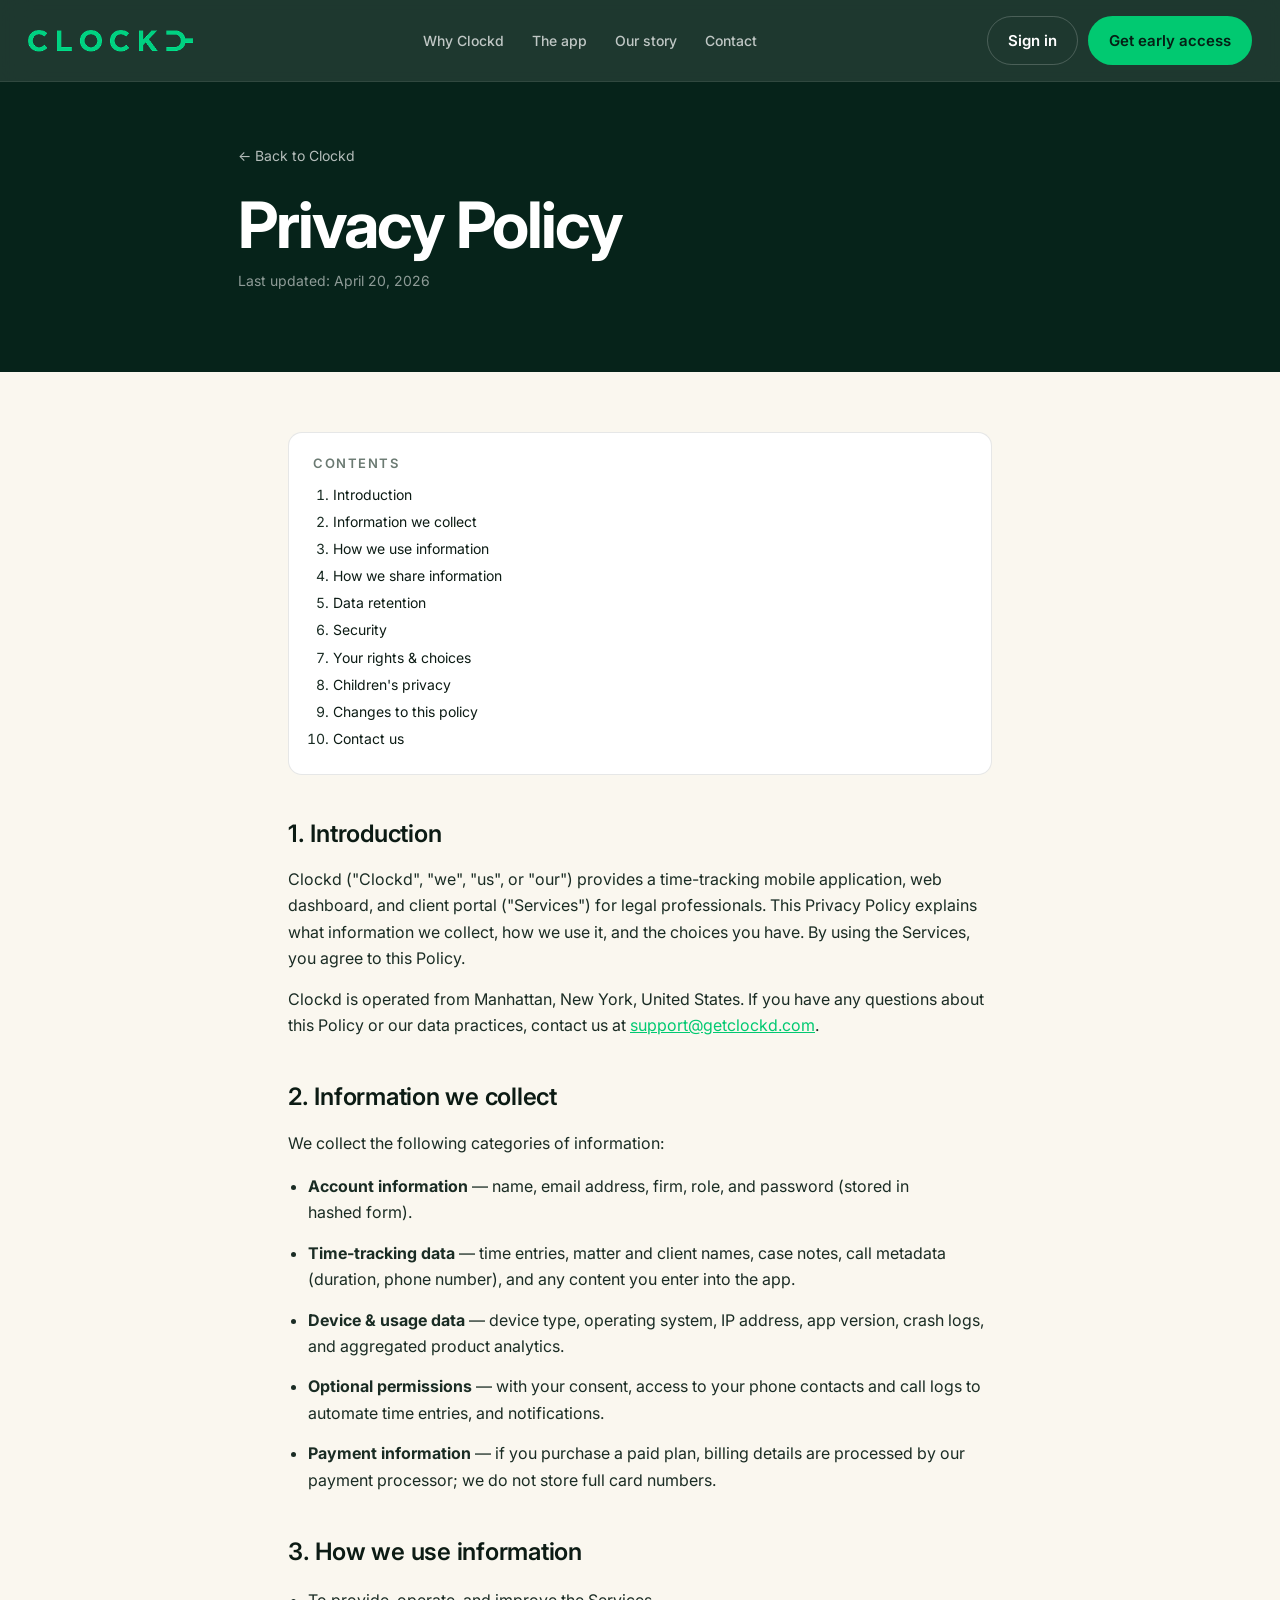
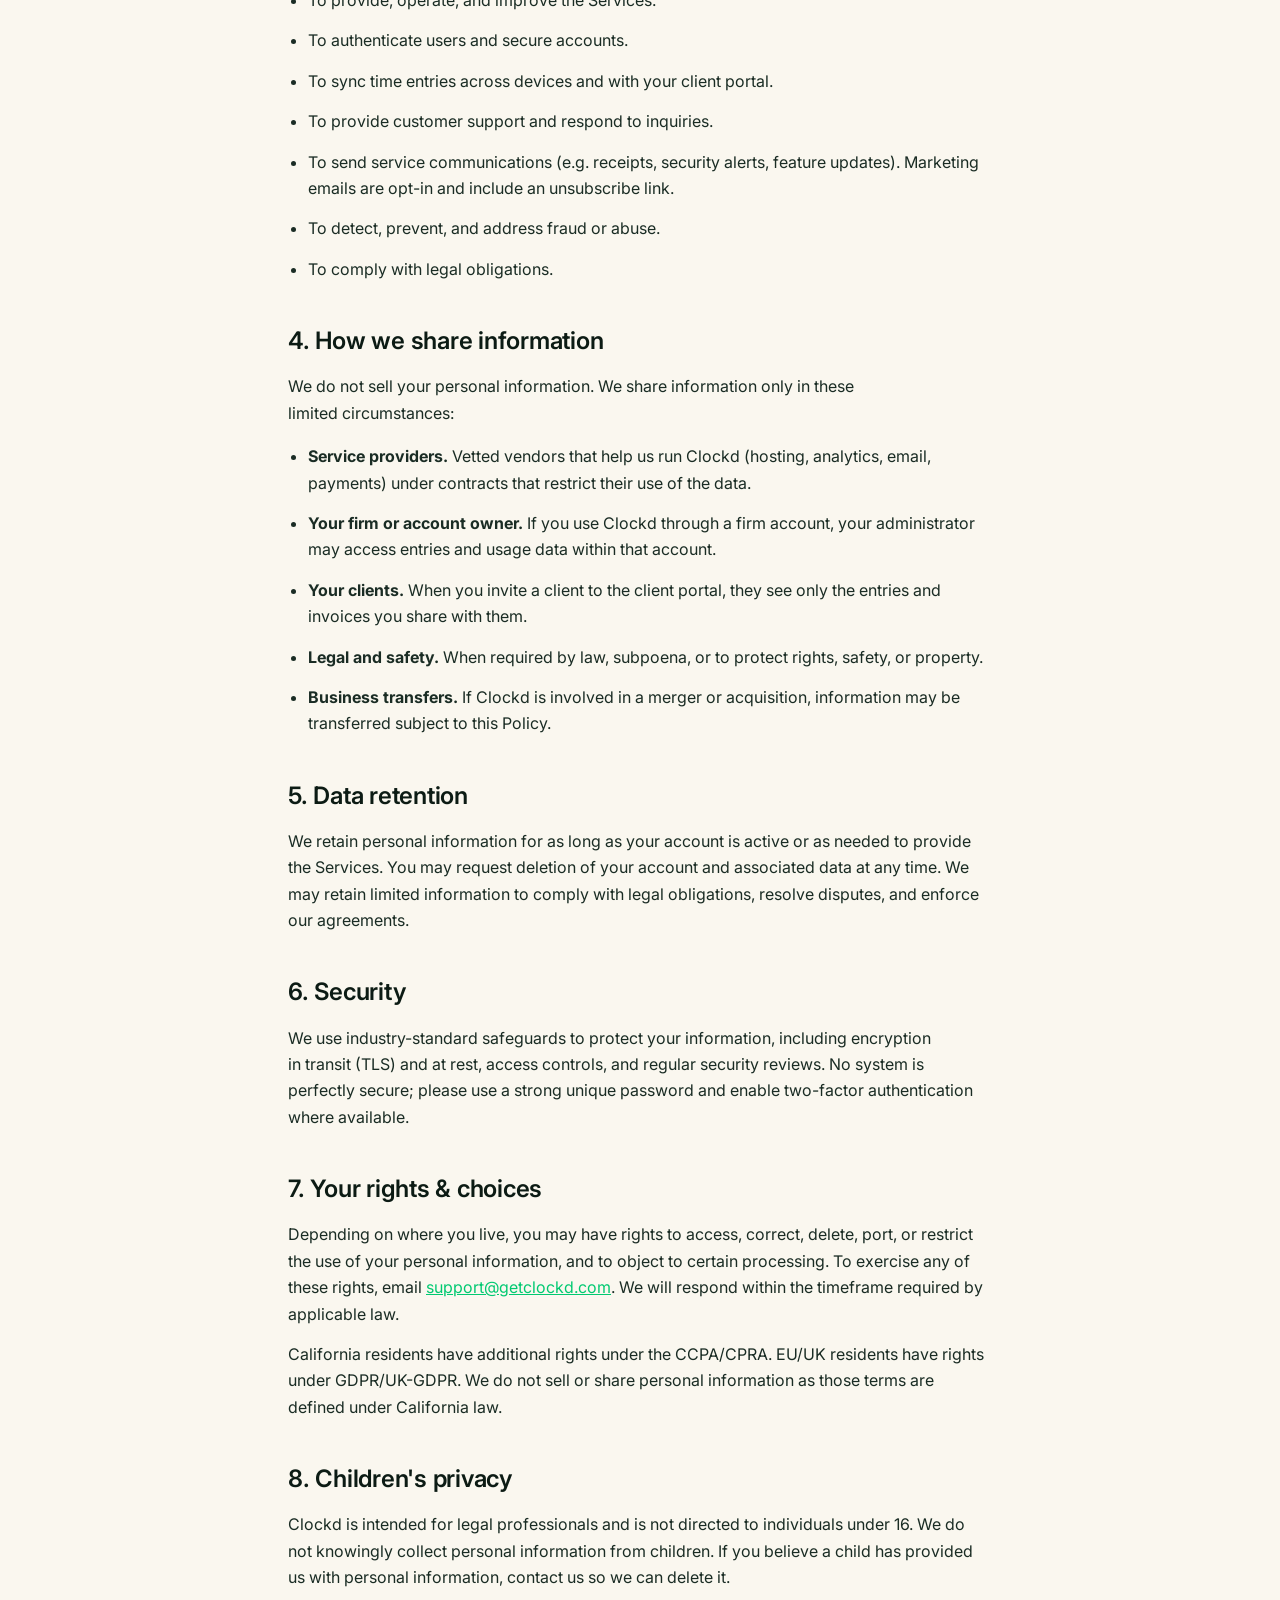
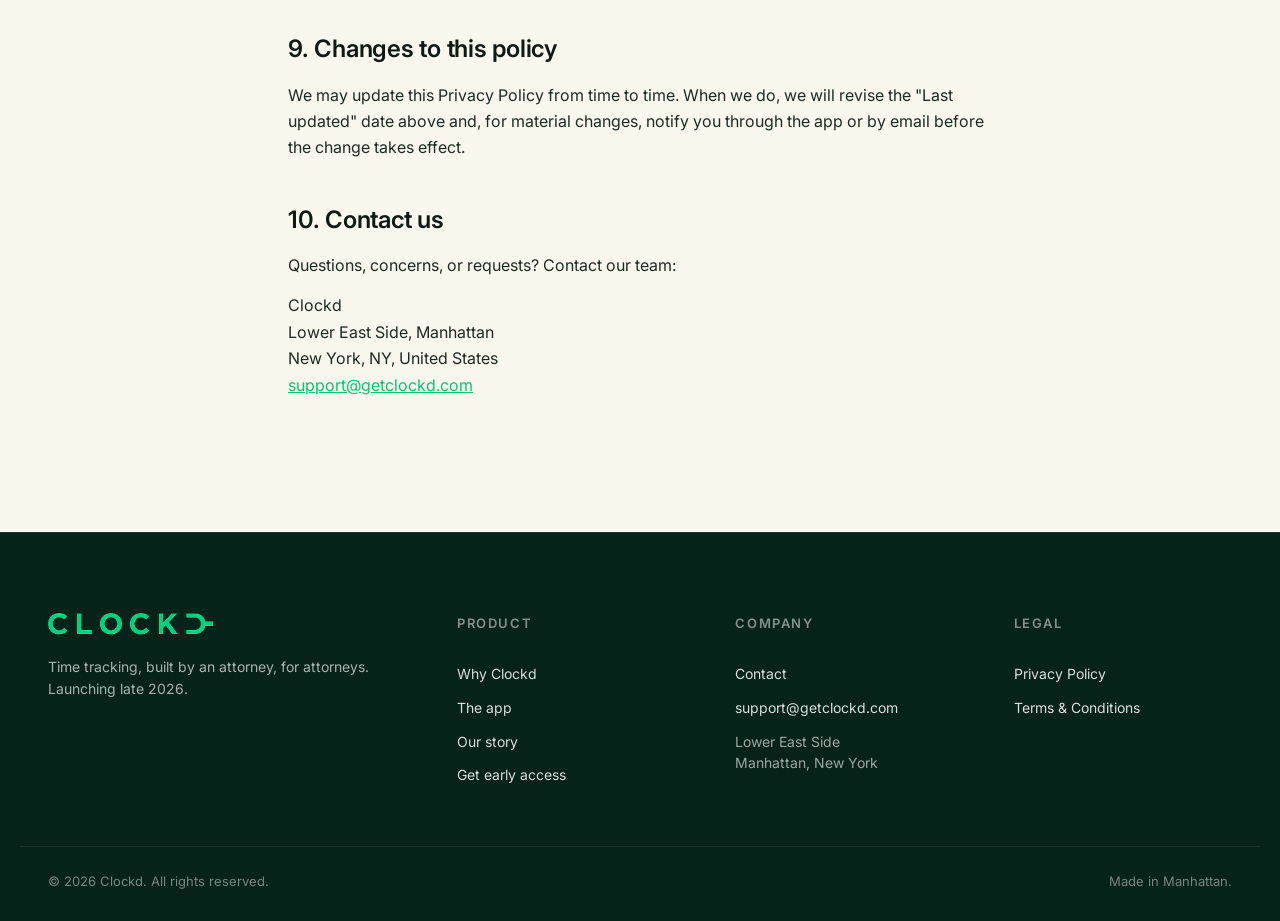
==== privacy.html @ 74909a24 "Add files via upload" ====
<!doctype html>
<html lang="en">
<head>
<meta charset="utf-8" />
<meta name="viewport" content="width=device-width, initial-scale=1" />
<title>Privacy Policy · Clockd</title>
<meta name="description" content="How Clockd collects, uses, and protects your data." />
<link rel="icon" href="clockd-logo-green.png" />
<link rel="preconnect" href="https://fonts.googleapis.com" />
<link rel="preconnect" href="https://fonts.gstatic.com" crossorigin />
<link href="https://fonts.googleapis.com/css2?family=Instrument+Serif:ital@0;1&family=Inter:wght@400;500;600;700;800&display=swap" rel="stylesheet" />
<link rel="stylesheet" href="styles.css?v=4" />
</head>
<body class="legal-page">

<header class="nav" id="site-nav">
  <div class="nav-inner">
    <a href="index.html" class="nav-logo" aria-label="Clockd home"><img src="clockd-logo-green.png" alt="Clockd" /></a>
    <nav class="nav-links" aria-label="Primary">
      <a href="index.html#why">Why Clockd</a>
      <a href="index.html#product">The app</a>
      <a href="index.html#story">Our story</a>
      <a href="index.html#contact">Contact</a>
    </nav>
    <div class="nav-cta">
      <a href="index.html#notify" class="btn btn-ghost">Sign in</a>
      <a href="index.html#notify" class="btn btn-primary">Get early access</a>
    </div>
    <button class="nav-burger" aria-label="Open menu" aria-expanded="false" aria-controls="mobile-menu"><span></span><span></span><span></span></button>
  </div>
  <div class="mobile-menu" id="mobile-menu" hidden>
    <a href="index.html#why">Why Clockd</a>
    <a href="index.html#product">The app</a>
    <a href="index.html#story">Our story</a>
    <a href="index.html#contact">Contact</a>
    <a href="index.html#notify" class="btn btn-primary">Get early access</a>
  </div>
</header>

<section class="legal-head">
  <div class="section-inner">
    <a href="index.html" class="back-link">← Back to Clockd</a>
    <h1>Privacy Policy</h1>
    <div class="updated">Last updated: April 20, 2026</div>
  </div>
</section>

<main class="legal-body">
  <div class="legal-toc">
    <h3>Contents</h3>
    <ol>
      <li><a href="#intro">Introduction</a></li>
      <li><a href="#info">Information we collect</a></li>
      <li><a href="#use">How we use information</a></li>
      <li><a href="#share">How we share information</a></li>
      <li><a href="#retention">Data retention</a></li>
      <li><a href="#security">Security</a></li>
      <li><a href="#rights">Your rights &amp; choices</a></li>
      <li><a href="#children">Children's privacy</a></li>
      <li><a href="#changes">Changes to this policy</a></li>
      <li><a href="#contact">Contact us</a></li>
    </ol>
  </div>

  <h2 id="intro">1. Introduction</h2>
  <p>Clockd ("Clockd", "we", "us", or "our") provides a time-tracking mobile application, web dashboard, and client portal ("Services") for legal professionals. This Privacy Policy explains what information we collect, how we use it, and the choices you have. By using the Services, you agree to this Policy.</p>
  <p>Clockd is operated from Manhattan, New York, United States. If you have any questions about this Policy or our data practices, contact us at <a href="mailto:support@getclockd.com">support@getclockd.com</a>.</p>

  <h2 id="info">2. Information we collect</h2>
  <p>We collect the following categories of information:</p>
  <ul>
    <li><strong>Account information</strong> — name, email address, firm, role, and password (stored in hashed form).</li>
    <li><strong>Time-tracking data</strong> — time entries, matter and client names, case notes, call metadata (duration, phone number), and any content you enter into the app.</li>
    <li><strong>Device &amp; usage data</strong> — device type, operating system, IP address, app version, crash logs, and aggregated product analytics.</li>
    <li><strong>Optional permissions</strong> — with your consent, access to your phone contacts and call logs to automate time entries, and notifications.</li>
    <li><strong>Payment information</strong> — if you purchase a paid plan, billing details are processed by our payment processor; we do not store full card numbers.</li>
  </ul>

  <h2 id="use">3. How we use information</h2>
  <ul>
    <li>To provide, operate, and improve the Services.</li>
    <li>To authenticate users and secure accounts.</li>
    <li>To sync time entries across devices and with your client portal.</li>
    <li>To provide customer support and respond to inquiries.</li>
    <li>To send service communications (e.g. receipts, security alerts, feature updates). Marketing emails are opt-in and include an unsubscribe link.</li>
    <li>To detect, prevent, and address fraud or abuse.</li>
    <li>To comply with legal obligations.</li>
  </ul>

  <h2 id="share">4. How we share information</h2>
  <p>We do not sell your personal information. We share information only in these limited circumstances:</p>
  <ul>
    <li><strong>Service providers.</strong> Vetted vendors that help us run Clockd (hosting, analytics, email, payments) under contracts that restrict their use of the data.</li>
    <li><strong>Your firm or account owner.</strong> If you use Clockd through a firm account, your administrator may access entries and usage data within that account.</li>
    <li><strong>Your clients.</strong> When you invite a client to the client portal, they see only the entries and invoices you share with them.</li>
    <li><strong>Legal and safety.</strong> When required by law, subpoena, or to protect rights, safety, or property.</li>
    <li><strong>Business transfers.</strong> If Clockd is involved in a merger or acquisition, information may be transferred subject to this Policy.</li>
  </ul>

  <h2 id="retention">5. Data retention</h2>
  <p>We retain personal information for as long as your account is active or as needed to provide the Services. You may request deletion of your account and associated data at any time. We may retain limited information to comply with legal obligations, resolve disputes, and enforce our agreements.</p>

  <h2 id="security">6. Security</h2>
  <p>We use industry-standard safeguards to protect your information, including encryption in transit (TLS) and at rest, access controls, and regular security reviews. No system is perfectly secure; please use a strong unique password and enable two-factor authentication where available.</p>

  <h2 id="rights">7. Your rights &amp; choices</h2>
  <p>Depending on where you live, you may have rights to access, correct, delete, port, or restrict the use of your personal information, and to object to certain processing. To exercise any of these rights, email <a href="mailto:support@getclockd.com">support@getclockd.com</a>. We will respond within the timeframe required by applicable law.</p>
  <p>California residents have additional rights under the CCPA/CPRA. EU/UK residents have rights under GDPR/UK-GDPR. We do not sell or share personal information as those terms are defined under California law.</p>

  <h2 id="children">8. Children's privacy</h2>
  <p>Clockd is intended for legal professionals and is not directed to individuals under 16. We do not knowingly collect personal information from children. If you believe a child has provided us with personal information, contact us so we can delete it.</p>

  <h2 id="changes">9. Changes to this policy</h2>
  <p>We may update this Privacy Policy from time to time. When we do, we will revise the "Last updated" date above and, for material changes, notify you through the app or by email before the change takes effect.</p>

  <h2 id="contact">10. Contact us</h2>
  <p>Questions, concerns, or requests? Contact our team:</p>
  <p>
    Clockd<br/>
    Lower East Side, Manhattan<br/>
    New York, NY, United States<br/>
    <a href="mailto:support@getclockd.com">support@getclockd.com</a>
  </p>
</main>

<footer class="footer">
  <div class="footer-inner">
    <div class="foot-brand">
      <img src="clockd-logo-green.png" alt="Clockd" class="foot-logo"/>
      <p>Time tracking, built by an attorney, for attorneys.<br/>Launching late 2026.</p>
    </div>
    <div class="foot-col">
      <h4>Product</h4>
      <a href="index.html#why">Why Clockd</a>
      <a href="index.html#product">The app</a>
      <a href="index.html#story">Our story</a>
      <a href="index.html#notify">Get early access</a>
    </div>
    <div class="foot-col">
      <h4>Company</h4>
      <a href="index.html#contact">Contact</a>
      <a href="mailto:support@getclockd.com">support@getclockd.com</a>
      <span class="foot-addr">Lower East Side<br/>Manhattan, New York</span>
    </div>
    <div class="foot-col">
      <h4>Legal</h4>
      <a href="privacy.html">Privacy Policy</a>
      <a href="terms.html">Terms &amp; Conditions</a>
    </div>
  </div>
  <div class="foot-base">
    <span>© 2026 Clockd. All rights reserved.</span>
    <span>Made in Manhattan.</span>
  </div>
</footer>

<script src="app.js"></script>
</body>
</html>
---- styles.css ----
/* ========== Clockd Landing — dark green, warm, human ========== */
:root {
  --green:        #01C971;   /* brand green, roughly */
  --green-bright: #00E67F;
  --green-deep:   #0A3A28;
  --bg:           #06231A;   /* hero dark */
  --bg-2:         #0B2E22;
  --ink:          #0C1B14;
  --ink-soft:     #1A2C24;
  --cream:        #F5F1E8;
  --paper:        #FAF7EF;
  --paper-2:      #F0EBDC;
  --amber:        #F0B42A;
  --gray:         #6B7A72;
  --line:         rgba(255,255,255,.08);
  --line-ink:     rgba(12,27,20,.1);
  --radius:       20px;
  --radius-lg:    28px;
  --radius-sm:    12px;
  --shadow:       0 30px 60px -20px rgba(0,0,0,.4), 0 10px 30px -10px rgba(0,0,0,.3);
}

*, *::before, *::after { box-sizing: border-box; }
html { scroll-behavior: smooth; }
body {
  margin: 0;
  font-family: "Inter", -apple-system, BlinkMacSystemFont, sans-serif;
  font-size: 17px;
  line-height: 1.55;
  color: var(--ink);
  background: var(--paper);
  text-wrap: pretty;
  -webkit-font-smoothing: antialiased;
  overflow-x: hidden;
}
.serif { font-family: "Instrument Serif", serif; font-style: italic; font-weight: 400; }
.sr-only { position: absolute; width: 1px; height: 1px; padding: 0; margin: -1px; overflow: hidden; clip: rect(0,0,0,0); white-space: nowrap; border: 0; }

/* ========== Buttons ========== */
.btn {
  display: inline-flex; align-items: center; justify-content: center; gap: 8px;
  padding: 12px 20px;
  border-radius: 100px;
  font-weight: 600;
  font-size: 15px;
  text-decoration: none;
  cursor: pointer;
  border: 1px solid transparent;
  transition: transform .15s ease, background .15s ease, color .15s ease, border-color .15s ease;
  white-space: nowrap;
  font-family: inherit;
}
.btn:hover { transform: translateY(-1px); }
.btn-primary { background: var(--green); color: #052015; }
.btn-primary:hover { background: var(--green-bright); }
.btn-ghost { background: transparent; color: #fff; border-color: rgba(255,255,255,.2); }
.btn-ghost:hover { background: rgba(255,255,255,.08); }
.btn-lg { padding: 16px 26px; font-size: 16px; }

/* ========== NAV ========== */
.nav {
  position: sticky; top: 0; z-index: 50;
  background: rgba(6,35,26,.9);
  backdrop-filter: blur(14px);
  -webkit-backdrop-filter: blur(14px);
  border-bottom: 1px solid var(--line);
  color: #fff;
}
.nav-inner {
  max-width: 1320px; margin: 0 auto;
  padding: 16px 28px;
  display: grid;
  grid-template-columns: auto 1fr auto;
  align-items: center; gap: 40px;
}
.nav-logo img { display: block; height: 22px; width: auto; }
.nav-links {
  display: flex; gap: 28px; justify-self: center;
}
.nav-links a {
  color: rgba(255,255,255,.72); text-decoration: none; font-size: 14px; font-weight: 500;
  padding: 6px 0;
}
.nav-links a:hover { color: #fff; }
.nav-cta { display: flex; gap: 10px; }
.nav-burger {
  display: none;
  background: none; border: 0; cursor: pointer;
  width: 36px; height: 36px; padding: 8px;
  flex-direction: column; gap: 4px;
}
.nav-burger span { display: block; height: 2px; width: 100%; background: #fff; border-radius: 2px; }
header.nav .mobile-menu, .mobile-menu {
  display: none;
  flex-direction: column; gap: 4px;
  padding: 16px 24px 24px;
  border-top: 1px solid var(--line);
}
header.nav .mobile-menu[hidden], .mobile-menu[hidden] { display: none !important; }
.mobile-menu a { color: #fff; text-decoration: none; padding: 14px 0; font-size: 17px; border-bottom: 1px solid var(--line); }
.mobile-menu .btn { margin-top: 12px; align-self: flex-start; }

/* ========== HERO ========== */
.hero {
  position: relative;
  background: var(--bg);
  color: #fff;
  overflow: hidden;
  padding: 80px 0 120px;
  isolation: isolate;
}
.hero-bg {
  position: absolute; inset: 0; z-index: 0;
  background:
    radial-gradient(ellipse 800px 500px at 85% 30%, rgba(0,230,127,.15), transparent 60%),
    radial-gradient(ellipse 600px 400px at 10% 80%, rgba(0,230,127,.08), transparent 70%),
    linear-gradient(180deg, #062319 0%, #041912 100%);
}
.hero-bg::after {
  content: "";
  position: absolute; inset: 0;
  background-image:
    linear-gradient(rgba(255,255,255,.025) 1px, transparent 1px),
    linear-gradient(90deg, rgba(255,255,255,.025) 1px, transparent 1px);
  background-size: 60px 60px;
  mask-image: radial-gradient(ellipse 80% 70% at 50% 50%, #000 20%, transparent 80%);
  -webkit-mask-image: radial-gradient(ellipse 80% 70% at 50% 50%, #000 20%, transparent 80%);
}
.hero-inner {
  position: relative;
  max-width: 1320px; margin: 0 auto;
  padding: 0 28px;
  display: grid;
  grid-template-columns: 1.1fr 1fr;
  gap: 60px;
  align-items: center;
}
.pill {
  display: inline-flex; align-items: center; gap: 10px;
  padding: 8px 14px;
  border-radius: 100px;
  background: rgba(0,230,127,.1);
  border: 1px solid rgba(0,230,127,.3);
  font-size: 13px;
  font-weight: 500;
  color: var(--green-bright);
  margin-bottom: 26px;
}
.pill-dot { width: 8px; height: 8px; background: var(--green-bright); border-radius: 50%; box-shadow: 0 0 12px var(--green-bright); animation: pulse 2s infinite; }
@keyframes pulse {
  0%, 100% { opacity: 1; }
  50% { opacity: .4; }
}

h1 {
  font-size: clamp(40px, 5vw, 68px);
  line-height: 1.05;
  letter-spacing: -0.03em;
  font-weight: 700;
  margin: 0 0 26px;
  color: #fff;
}
h1 em {
  font-family: "Instrument Serif", serif;
  font-style: italic;
  font-weight: 400;
  color: var(--green-bright);
}
.hero-sub {
  font-size: 19px;
  line-height: 1.55;
  color: rgba(255,255,255,.72);
  max-width: 560px;
  margin: 0 0 36px;
}

.notify {
  display: flex; gap: 10px; flex-wrap: wrap;
  padding: 8px;
  background: rgba(255,255,255,.06);
  border: 1px solid rgba(255,255,255,.1);
  border-radius: 100px;
  max-width: 540px;
  position: relative;
}
.notify input {
  flex: 1; min-width: 200px;
  background: transparent;
  border: 0;
  color: #fff;
  padding: 10px 18px;
  font-size: 15px;
  font-family: inherit;
  outline: none;
}
.notify input::placeholder { color: rgba(255,255,255,.45); }
.notify .btn-primary { flex-shrink: 0; }
.notify-note {
  position: absolute;
  bottom: -26px; left: 20px;
  font-size: 12px;
  color: rgba(255,255,255,.5);
}
.notify-note.success { color: var(--green-bright); }

.store-badges {
  display: flex; gap: 12px; margin-top: 56px; flex-wrap: wrap;
}
.store-badge {
  display: inline-flex; align-items: center; gap: 10px;
  padding: 10px 20px 10px 16px;
  border: 1px solid rgba(255,255,255,.2);
  border-radius: 12px;
  text-decoration: none;
  color: #fff;
  background: rgba(255,255,255,.04);
  transition: background .15s ease, border-color .15s ease;
}
.store-badge:hover { background: rgba(255,255,255,.08); border-color: rgba(255,255,255,.35); }
.store-badge svg { width: 26px; height: 26px; flex-shrink: 0; }
.store-badge-text { display: flex; flex-direction: column; line-height: 1.15; text-align: left; }
.store-badge-text .tiny { font-size: 10px; text-transform: uppercase; letter-spacing: .1em; color: rgba(255,255,255,.6); }
.store-badge-text .big { font-size: 15px; font-weight: 600; }
.store-badge-light {
  background: var(--bg);
  color: #fff;
  border-color: var(--bg);
}
.store-badge-light:hover { background: var(--ink); border-color: var(--ink); }

/* ========== HERO PHONES ========== */
.hero-phones {
  position: relative;
  height: 620px;
  perspective: 1200px;
}
.phone {
  position: absolute;
  width: 300px;
  aspect-ratio: 9/19.5;
  background: #0a0f0d;
  border: 2px solid #1a1f1d;
  border-radius: 42px;
  padding: 8px;
  box-shadow: 0 40px 80px -20px rgba(0,0,0,.6), 0 0 0 1px rgba(0,0,0,.2);
}
.phone::before {
  content: "";
  position: absolute;
  top: 16px; left: 50%; transform: translateX(-50%);
  width: 100px; height: 28px;
  background: #000;
  border-radius: 14px;
  z-index: 2;
}
.phone-screen {
  width: 100%; height: 100%;
  border-radius: 36px;
  background: var(--bg);
  overflow: hidden;
  position: relative;
  color: #fff;
  display: flex; flex-direction: column;
}
.phone-back {
  top: 20px; right: 80px;
  transform: rotate(3deg);
  z-index: 1;
}
.phone-front {
  top: 100px; left: 100px;
  z-index: 2;
  transform: rotate(-2deg);
}

/* Phone common */
.sbar {
  display: flex; justify-content: space-between; align-items: center;
  padding: 14px 22px 6px;
  font-size: 13px; font-weight: 600;
  color: #fff;
}
.sbar-right { display: inline-flex; gap: 5px; align-items: center; }
.sbar-right svg { width: 16px; height: 11px; fill: #fff; }
.sbar-right svg[viewBox="0 0 22 10"] { width: 22px; }

/* Activity list phone */
.p-head { padding: 12px 16px 4px; }
.p-head-top { display: flex; justify-content: space-between; align-items: center; font-size: 14px; color: rgba(255,255,255,.7); margin-bottom: 12px;}
.p-search { font-size: 16px; }
.p-tabs { display: flex; gap: 6px; margin-bottom: 14px; }
.p-tabs span {
  padding: 5px 10px;
  border-radius: 100px;
  font-size: 10.5px;
  background: rgba(255,255,255,.08);
  color: rgba(255,255,255,.7);
  white-space: nowrap;
}
.p-tabs span.on { background: var(--green); color: #052015; font-weight: 600; }
.p-date-row { display: flex; justify-content: space-between; font-size: 11.5px; color: rgba(255,255,255,.55); padding: 4px 0; border-bottom: 1px solid rgba(255,255,255,.08); margin-bottom: 10px;}
.p-total { color: var(--green-bright); font-weight: 600; }

.entry {
  display: flex; gap: 10px; align-items: center;
  margin: 6px 12px;
  padding: 10px;
  background: rgba(255,255,255,.05);
  border-radius: 14px;
  position: relative;
  overflow: hidden;
}
.entry-icon {
  width: 34px; height: 34px; border-radius: 8px;
  background: var(--green);
  display: flex; align-items: center; justify-content: center;
  flex-shrink: 0;
}
.entry-icon svg { width: 18px; height: 18px; color: #052015; }
.entry-icon-phone { background: #fff; }
.entry-icon-phone svg { color: var(--green-deep); }
.entry-icon-matter { background: rgba(255,255,255,.1); }
.entry-icon-matter svg { color: var(--green-bright); }
.entry-body { flex: 1; min-width: 0; }
.entry-title { font-size: 12px; font-weight: 600; color: #fff; }
.entry-sub { font-size: 10.5px; color: rgba(255,255,255,.55); margin-top: 2px; }
.entry-tags { display: flex; gap: 4px; margin-top: 6px; }
.tag {
  padding: 2px 8px;
  border-radius: 100px;
  font-size: 9px;
  font-weight: 600;
  background: rgba(0,230,127,.15);
  color: var(--green-bright);
  text-transform: none;
}
.tag-amber { background: rgba(240,180,42,.2); color: var(--amber); }
.tag-gray { background: rgba(255,255,255,.1); color: rgba(255,255,255,.7); }
.tag-green { background: var(--green); color: #052015; }
.entry-right { text-align: right; }
.entry-hrs { font-size: 12px; font-weight: 700; color: #fff; }
.entry-hrs small { font-size: 8px; color: rgba(255,255,255,.55); font-weight: 500; }
.entry-time { font-size: 9.5px; color: rgba(255,255,255,.45); margin-top: 2px; }

.entry-swipe { background: rgba(0,230,127,.12); }
.swipe-confirm {
  display: flex; align-items: center; gap: 6px;
  padding: 10px 14px;
  background: var(--green);
  color: #052015;
  font-weight: 700;
  font-size: 12px;
  border-radius: 10px;
  margin-right: 10px;
}
.swipe-confirm svg { width: 14px; height: 14px; color: #052015; }

.date-divider { font-size: 11px; color: rgba(255,255,255,.55); padding: 10px 16px 4px; }

.p-nav {
  margin-top: auto;
  display: flex; justify-content: space-around; align-items: center;
  padding: 10px 10px 24px;
  background: rgba(255,255,255,.04);
  border-top: 1px solid rgba(255,255,255,.05);
  position: relative;
}
.p-nav-item {
  display: flex; flex-direction: column; align-items: center; gap: 3px;
  font-size: 9px; color: rgba(255,255,255,.5);
}
.p-nav-item.on { color: var(--green-bright); }
.p-nav-item svg { width: 18px; height: 18px; }
.p-nav-fab {
  background: var(--green);
  width: 46px; height: 46px;
  border-radius: 50%;
  margin-top: -18px;
  box-shadow: 0 10px 24px rgba(0,230,127,.4);
}
.p-nav-fab svg { color: #052015; width: 22px; height: 22px; }

/* Timer phone */
.phone-screen-timer {
  background: var(--bg);
}
.timer-wrap {
  flex: 1;
  display: flex; flex-direction: column;
  align-items: center;
  padding: 40px 20px 20px;
  text-align: center;
}
.avatar-lg {
  width: 84px; height: 84px; border-radius: 50%;
  background: rgba(0,230,127,.15);
  border: 2px solid var(--green);
  display: flex; align-items: center; justify-content: center;
  font-size: 26px; font-weight: 600;
  color: var(--green-bright);
  margin-bottom: 14px;
}
.timer-name { font-size: 18px; font-weight: 600; color: #fff; margin-bottom: 2px;}
.timer-matter {
  font-family: "Instrument Serif", serif; font-style: italic;
  font-size: 14px; color: rgba(255,255,255,.65); margin-bottom: 28px;
}
.timer-count {
  font-size: 40px;
  font-weight: 700;
  color: var(--green-bright);
  font-variant-numeric: tabular-nums;
  letter-spacing: 0.02em;
  margin-bottom: 24px;
  text-shadow: 0 0 24px rgba(0,230,127,.4);
}
.timer-toggle {
  display: inline-flex; align-items: center; gap: 10px;
  font-size: 12px; color: rgba(255,255,255,.65);
}
.switch {
  width: 28px; height: 16px;
  border-radius: 100px;
  background: rgba(255,255,255,.1);
  border: 1px solid rgba(255,255,255,.2);
  position: relative;
}
.switch span {
  width: 12px; height: 12px; border-radius: 50%;
  background: rgba(255,255,255,.5);
  position: absolute; top: 1px; left: 1px;
}
.call-controls {
  display: flex; justify-content: center; gap: 24px;
  padding: 0 20px 40px;
}
.call-btn {
  width: 50px; height: 50px;
  border-radius: 50%;
  border: 0;
  background: rgba(255,255,255,.1);
  color: #fff;
  display: flex; align-items: center; justify-content: center;
  cursor: pointer;
}
.call-btn svg { width: 22px; height: 22px; }
.call-end { background: #E55039; width: 58px; height: 58px; }

/* ========== LOGOS STRIP ========== */
.logos {
  background: var(--paper);
  padding: 48px 28px;
  text-align: center;
}
.logos-label {
  font-size: 13px;
  text-transform: uppercase;
  letter-spacing: 0.12em;
  color: var(--gray);
  margin: 0 0 20px;
}
.logos-row {
  display: flex; justify-content: center; flex-wrap: wrap; gap: 32px 56px;
  font-family: "Instrument Serif", serif;
  font-style: italic;
  font-size: 22px;
  color: var(--gray);
  opacity: .7;
}

/* ========== SECTIONS ========== */
.section-inner {
  max-width: 1240px; margin: 0 auto;
  padding: 0 28px;
}
.eyebrow {
  display: inline-block;
  font-size: 13px;
  text-transform: uppercase;
  letter-spacing: 0.18em;
  color: var(--green);
  font-weight: 600;
  margin-bottom: 20px;
}
.eyebrow-light { color: var(--green-bright); }
.h2 {
  font-size: clamp(32px, 4vw, 52px);
  line-height: 1.08;
  letter-spacing: -0.025em;
  font-weight: 700;
  margin: 0 0 24px;
  max-width: 900px;
}
.h2-em { font-family: "Instrument Serif", serif; font-style: italic; font-weight: 400; color: var(--green); }
.h2-light { color: #fff; }
.h2-light .h2-em { color: var(--green-bright); }
.section-sub {
  font-size: 19px; line-height: 1.55;
  color: var(--gray);
  max-width: 680px;
  margin: 0 0 56px;
}

/* ========== WHY ========== */
.why {
  background: var(--paper);
  padding: 120px 0;
  border-top: 1px solid var(--line-ink);
}
.why-grid {
  display: grid;
  grid-template-columns: repeat(6, 1fr);
  gap: 20px;
}
.why-card {
  background: #fff;
  border: 1px solid var(--line-ink);
  border-radius: var(--radius);
  padding: 28px;
  grid-column: span 2;
}
.why-card-hero {
  grid-column: span 3;
  grid-row: span 2;
  background: var(--ink);
  color: #fff;
  border-color: transparent;
  display: flex; flex-direction: column;
  padding: 32px;
}
.why-card-hero h3 { color: #fff; }
.why-card-hero p { color: rgba(255,255,255,.7); }
.why-card:nth-child(2), .why-card:nth-child(3) { grid-column: span 3; }
.why-card:nth-child(4), .why-card:nth-child(5), .why-card:nth-child(6) { grid-column: span 2; }

.why-card h3 {
  font-size: 22px;
  line-height: 1.2;
  letter-spacing: -0.01em;
  font-weight: 600;
  margin: 20px 0 8px;
}
.why-card p {
  font-size: 15px;
  line-height: 1.55;
  color: var(--gray);
  margin: 0;
}
.why-icon {
  width: 44px; height: 44px;
  border-radius: 12px;
  background: rgba(0,201,113,.1);
  color: var(--green);
  display: flex; align-items: center; justify-content: center;
}
.why-icon svg { width: 22px; height: 22px; }
.why-card-art {
  flex: 1;
  display: flex; align-items: center; justify-content: center;
  min-height: 200px;
  margin-bottom: 16px;
  background: linear-gradient(180deg, #102E23, #061E15);
  border-radius: var(--radius-sm);
  padding: 36px 24px;
  position: relative;
  overflow: hidden;
}
.why-card-art::before {
  content: "";
  position: absolute; inset: 0;
  background-image: radial-gradient(circle at 30% 30%, rgba(0,230,127,.15), transparent 50%);
}
.mini-timer {
  position: relative;
  text-align: center;
  color: #fff;
}
.mini-timer-time {
  font-size: 42px; font-weight: 700;
  color: var(--green-bright);
  font-variant-numeric: tabular-nums;
  text-shadow: 0 0 20px rgba(0,230,127,.35);
  letter-spacing: 0.02em;
}
.mini-timer-matter {
  font-family: "Instrument Serif", serif; font-style: italic;
  font-size: 14px; color: rgba(255,255,255,.7); margin-top: 6px;
}
.mini-timer-bar {
  width: 200px; height: 4px; border-radius: 100px;
  background: rgba(255,255,255,.1);
  margin: 14px auto 0;
  overflow: hidden;
}
.mini-timer-bar > div {
  width: 64%;
  height: 100%;
  background: var(--green-bright);
  border-radius: 100px;
  animation: progress 3s ease-in-out infinite alternate;
}
@keyframes progress {
  from { width: 40%; } to { width: 78%; }
}

/* ========== PRODUCT SHOWCASE ========== */
.product {
  background: var(--bg);
  color: #fff;
  padding: 140px 0;
  position: relative;
  overflow: hidden;
}
.product::before {
  content: "";
  position: absolute; inset: 0;
  background:
    radial-gradient(ellipse 1000px 600px at 90% 10%, rgba(0,230,127,.08), transparent 60%);
  pointer-events: none;
}
.product .section-inner { position: relative; }
.showcase {
  display: grid;
  grid-template-columns: 1fr 1fr;
  gap: 80px;
  align-items: center;
  padding: 100px 0;
  border-top: 1px solid rgba(255,255,255,.08);
}
.showcase:first-of-type { border-top: 0; padding-top: 80px; }
.showcase-reverse .showcase-copy { order: 2; }
.showcase-reverse .showcase-art { order: 1; }
.step {
  font-size: 13px;
  text-transform: uppercase;
  letter-spacing: 0.14em;
  color: var(--green-bright);
  font-weight: 600;
  margin-bottom: 16px;
}
.h3-light {
  font-size: clamp(26px, 2.8vw, 36px);
  line-height: 1.15;
  letter-spacing: -0.02em;
  font-weight: 600;
  color: #fff;
  margin: 0 0 20px;
}
.p-light { color: rgba(255,255,255,.7); font-size: 17px; line-height: 1.55; margin: 0 0 24px; }
.feature-list { list-style: none; padding: 0; margin: 0; }
.feature-list li {
  padding: 10px 0 10px 28px;
  position: relative;
  color: rgba(255,255,255,.85);
  font-size: 15px;
  border-top: 1px solid rgba(255,255,255,.06);
}
.feature-list li:first-child { border-top: 0; }
.feature-list li::before {
  content: "";
  position: absolute; left: 0; top: 16px;
  width: 14px; height: 14px; border-radius: 50%;
  background: var(--green);
  background-image:
    linear-gradient(45deg, transparent 40%, #052015 40%, #052015 46%, transparent 46%, transparent 54%, #052015 54%, #052015 60%, transparent 60%);
}
.feature-list li::before {
  background: var(--green);
  display: flex; align-items: center; justify-content: center;
}
.showcase-art { display: flex; justify-content: center; align-items: center; }
.phone-standalone {
  position: static;
  transform: none;
  width: 320px;
  box-shadow: 0 50px 100px -30px rgba(0,0,0,.7);
}

/* Browser mockup */
.browser {
  width: 100%; max-width: 600px;
  background: #fff;
  border-radius: 14px;
  overflow: hidden;
  box-shadow: 0 40px 80px -30px rgba(0,0,0,.6), 0 20px 40px -20px rgba(0,0,0,.3);
  color: var(--ink);
}
.browser-small { max-width: 440px; }
.browser-bar {
  display: flex; align-items: center; gap: 8px;
  padding: 10px 14px;
  background: #E8E4DA;
  border-bottom: 1px solid rgba(0,0,0,.06);
}
.dot { width: 11px; height: 11px; border-radius: 50%; }
.dot.r { background: #ED6B5F; } .dot.y { background: #F5BF4F; } .dot.g { background: #61C554; }
.browser-url {
  flex: 1;
  margin-left: 8px;
  padding: 4px 10px;
  background: rgba(255,255,255,.8);
  border-radius: 6px;
  font-size: 12px;
  color: var(--gray);
  text-align: center;
}
.browser-body {
  display: grid;
  grid-template-columns: 180px 1fr;
  min-height: 360px;
}
.browser-body-portal { display: block; padding: 20px; min-height: 0; }
.dash-side {
  background: var(--paper-2);
  padding: 20px 14px;
  border-right: 1px solid rgba(0,0,0,.06);
}
.dash-side-logo { height: 14px; width: auto; margin-bottom: 20px; filter: brightness(.2); }
.dash-side-logo { filter: none; }
.dash-nav { display: flex; flex-direction: column; gap: 2px; }
.dash-nav-item {
  padding: 8px 12px;
  border-radius: 8px;
  font-size: 13px;
  color: var(--gray);
  cursor: default;
}
.dash-nav-item.on { background: #fff; color: var(--ink); font-weight: 600; }
.dash-main { padding: 20px; }
.dash-top { display: flex; justify-content: space-between; align-items: flex-start; margin-bottom: 20px; }
.dash-h { font-size: 18px; font-weight: 700; letter-spacing: -0.01em; }
.dash-sub { font-size: 12px; color: var(--gray); margin-top: 2px; }
.dash-new { background: var(--green); color: #052015; padding: 6px 14px; border-radius: 8px; font-size: 12px; font-weight: 600; }
.dash-stats { display: grid; grid-template-columns: repeat(4, 1fr); gap: 8px; margin-bottom: 20px; }
.dash-stat { background: var(--paper); border-radius: 8px; padding: 10px; }
.dash-stat-v { font-size: 16px; font-weight: 700; letter-spacing: -0.01em; }
.dash-stat-v small { font-size: 10px; color: var(--gray); font-weight: 500; }
.dash-stat-k { font-size: 10px; color: var(--gray); margin-top: 2px; }
.dash-stat-d { font-size: 10px; margin-top: 4px; font-weight: 600; }
.dash-stat-d.up { color: var(--green); }
.dash-chart { background: var(--paper); border-radius: 8px; padding: 14px; }
.chart-title { font-size: 12px; font-weight: 600; color: var(--gray); margin-bottom: 10px; }
.chart-bars { display: flex; gap: 8px; align-items: flex-end; height: 90px; }
.chart-bars > div {
  flex: 1; height: var(--h);
  background: linear-gradient(180deg, var(--green-bright), var(--green));
  border-radius: 4px;
  min-height: 8px;
}
.chart-x { display: flex; gap: 8px; margin-top: 6px; font-size: 10px; color: var(--gray); }
.chart-x span { flex: 1; text-align: center; }

/* Portal */
.portal-head { display: flex; justify-content: space-between; align-items: flex-start; padding-bottom: 14px; border-bottom: 1px solid var(--line-ink); margin-bottom: 14px; }
.portal-client { font-size: 16px; font-weight: 700; }
.portal-matter { font-family: "Instrument Serif", serif; font-style: italic; font-size: 13px; color: var(--gray); margin-top: 2px; }
.portal-tot { font-size: 22px; font-weight: 700; color: var(--green); letter-spacing: -0.01em; }
.portal-tot small { color: var(--gray); font-weight: 500; font-size: 14px; }
.portal-row { display: flex; align-items: center; gap: 10px; padding: 10px 0; border-bottom: 1px solid var(--line-ink); font-size: 13px; }
.portal-row > div { flex: 1; }
.portal-row small { font-size: 11px; color: var(--gray); }
.portal-row .portal-amt { font-weight: 600; }
.dot-g { width: 8px; height: 8px; border-radius: 50%; background: var(--green); flex-shrink: 0; }
.dot-y { width: 8px; height: 8px; border-radius: 50%; background: var(--amber); flex-shrink: 0; }
.portal-btn {
  width: 100%;
  margin-top: 14px;
  background: var(--ink);
  color: #fff;
  border: 0;
  padding: 12px;
  border-radius: 10px;
  font-weight: 600;
  font-size: 13px;
  cursor: pointer;
  font-family: inherit;
}

/* ========== STORY ========== */
.story {
  background: var(--paper);
  padding: 140px 0;
  border-top: 1px solid var(--line-ink);
}
.story-inner {
  display: grid;
  grid-template-columns: 1fr 1.3fr;
  gap: 80px;
  align-items: center;
}
.story-photo {
  position: relative;
  aspect-ratio: 1/1;
  border-radius: var(--radius-lg);
  overflow: hidden;
  background: var(--green-deep);
  max-width: 440px;
  margin: 0 auto;
}
.photo-real {
  width: 100%; height: 100%;
  object-fit: cover; object-position: 55% center;
  display: block;
}
.photo-tag {
  position: absolute; bottom: 20px; left: 20px;
  background: rgba(6,35,26,.85);
  backdrop-filter: blur(10px);
  padding: 14px 18px;
  border-radius: 14px;
  color: #fff;
  display: flex; flex-direction: column;
}
.photo-tag strong { font-size: 16px; }
.photo-tag span { font-size: 13px; color: rgba(255,255,255,.7); margin-top: 2px; }
.story-copy p {
  font-size: 18px; line-height: 1.6;
  color: var(--ink-soft);
  margin: 0 0 16px;
  max-width: 560px;
}
.story-copy h2 { margin-bottom: 28px; }
.story-copy .serif { font-size: 1.2em; color: var(--green); line-height: 0; position: relative; top: .15em; }

/* ========== TESTIMONIALS ========== */
.testimonials {
  background: var(--paper-2);
  padding: 120px 0;
}
.t-grid {
  display: grid;
  grid-template-columns: repeat(3, 1fr);
  gap: 24px;
  margin-top: 56px;
}
.t-card {
  background: #fff;
  border-radius: var(--radius);
  padding: 32px;
  margin: 0;
  border: 1px solid var(--line-ink);
}
.t-card blockquote {
  margin: 0 0 24px;
  font-size: 20px;
  line-height: 1.4;
  font-family: "Instrument Serif", serif;
  color: var(--ink);
  letter-spacing: -0.01em;
}
.t-card blockquote::before { content: "\201C"; color: var(--green); font-size: 1.2em; }
.t-card blockquote::after { content: "\201D"; color: var(--green); font-size: 1.2em; }
.t-who { font-size: 14px; font-weight: 600; }
.t-firm { font-size: 13px; color: var(--gray); margin-top: 2px; }

/* ========== CTA ========== */
.cta {
  background: var(--ink);
  color: #fff;
  padding: 120px 0;
  text-align: center;
}
.cta-inner { max-width: 720px; margin: 0 auto; padding: 0 28px; }
.cta-h {
  font-size: clamp(36px, 4.5vw, 60px);
  line-height: 1.05;
  letter-spacing: -0.025em;
  font-weight: 700;
  margin: 0 0 18px;
  color: #fff;
}
.cta-h .h2-em { color: var(--green-bright); }
.cta p { font-size: 18px; color: rgba(255,255,255,.7); margin: 0 0 32px; }
.notify-big { max-width: 100%; margin: 0 auto; }
.notify-big input { font-size: 16px; }
.cta-badges { display: flex; gap: 12px; justify-content: center; margin-top: 32px; flex-wrap: wrap; }

/* ========== CONTACT ========== */
.contact {
  background: var(--paper);
  padding: 120px 0;
  border-top: 1px solid var(--line-ink);
}
.contact-inner {
  display: grid;
  grid-template-columns: 1fr 1.1fr;
  gap: 80px;
  align-items: flex-start;
}
.contact-copy p { color: var(--gray); font-size: 17px; line-height: 1.55; margin: 0 0 36px; max-width: 440px; }
.contact-facts { display: flex; flex-direction: column; gap: 20px; }
.contact-facts .cf-k {
  font-size: 12px; text-transform: uppercase; letter-spacing: 0.12em; color: var(--gray); margin-bottom: 4px;
}
.contact-facts .cf-v { font-size: 16px; color: var(--ink); font-weight: 500; text-decoration: none; }
a.cf-v:hover { color: var(--green); }

.contact-form {
  display: flex; flex-direction: column; gap: 18px;
  background: #fff;
  padding: 36px;
  border-radius: var(--radius);
  border: 1px solid var(--line-ink);
}
.contact-form .row { display: grid; grid-template-columns: 1fr 1fr; gap: 14px; }
.contact-form label { display: flex; flex-direction: column; gap: 6px; }
.contact-form label span { font-size: 13px; font-weight: 600; color: var(--ink); }
.contact-form input,
.contact-form textarea {
  padding: 12px 14px;
  border: 1px solid var(--line-ink);
  border-radius: 10px;
  font-family: inherit;
  font-size: 15px;
  background: var(--paper);
  outline: none;
  transition: border-color .15s ease, background .15s ease;
  resize: vertical;
  color: var(--ink);
}
.contact-form input:focus,
.contact-form textarea:focus {
  border-color: var(--green); background: #fff;
}
.form-note { font-size: 13px; color: var(--green); min-height: 1.2em; }

/* ========== FOOTER ========== */
.footer {
  background: var(--bg);
  color: #fff;
  padding: 80px 0 30px;
  border-top: 1px solid var(--line);
}
.footer-inner {
  max-width: 1240px; margin: 0 auto;
  padding: 0 28px;
  display: grid;
  grid-template-columns: 1.6fr 1fr 1fr 1fr;
  gap: 60px;
}
.foot-brand p { color: rgba(255,255,255,.65); font-size: 14px; line-height: 1.55; max-width: 340px; margin: 14px 0 24px; }
.foot-logo { height: 22px; }
.foot-badges { display: flex; gap: 10px; flex-wrap: wrap; }
.store-badge-sm { padding: 8px 14px 8px 12px; }
.store-badge-sm svg { width: 20px; height: 20px; }
.store-badge-sm .big { font-size: 13px; }
.foot-col h4 {
  font-size: 13px; text-transform: uppercase; letter-spacing: 0.12em; font-weight: 600;
  color: rgba(255,255,255,.5); margin: 0 0 18px;
}
.foot-col { display: flex; flex-direction: column; gap: 12px; }
.foot-col a {
  color: rgba(255,255,255,.85); text-decoration: none; font-size: 14px;
}
.foot-col a:hover { color: var(--green-bright); }
.foot-addr { color: rgba(255,255,255,.6); font-size: 14px; }
.foot-base {
  max-width: 1240px; margin: 60px auto 0;
  padding: 24px 28px 0;
  border-top: 1px solid var(--line);
  display: flex; justify-content: space-between;
  color: rgba(255,255,255,.45);
  font-size: 13px;
}

/* ========== RESPONSIVE ========== */
.desk-only { display: inline; }
@media (max-width: 960px) {
  .nav-links, .nav-cta { display: none; }
  .nav-burger { display: flex; }
  .nav-inner { grid-template-columns: auto 1fr; }
  .mobile-menu.open:not([hidden]) { display: flex; }

  .hero { padding: 48px 0 80px; }
  .hero-inner { grid-template-columns: 1fr; gap: 50px; }
  .hero-phones { height: 560px; max-width: 400px; margin: 0 auto; width: 100%; }
  .phone-back { right: 40px; top: 0; }
  .phone-front { left: 20px; top: 80px; }
  .desk-only { display: none; }

  .why { padding: 80px 0; }
  .why-grid { grid-template-columns: 1fr; }
  .why-card,
  .why-card-hero,
  .why-card:nth-child(2),
  .why-card:nth-child(3),
  .why-card:nth-child(4),
  .why-card:nth-child(5),
  .why-card:nth-child(6) { grid-column: span 1; grid-row: auto; }
  .why-card-art { min-height: 160px; padding: 24px; }

  .product { padding: 80px 0; }
  .showcase { grid-template-columns: 1fr; gap: 48px; padding: 60px 0; }
  .showcase-reverse .showcase-copy { order: initial; }
  .showcase-reverse .showcase-art { order: initial; }

  .story { padding: 80px 0; }
  .story-inner { grid-template-columns: 1fr; gap: 40px; }
  .story-photo { max-width: 320px; }

  .testimonials { padding: 80px 0; }
  .t-grid { grid-template-columns: 1fr; gap: 16px; margin-top: 40px; }

  .cta { padding: 80px 0; }

  .contact { padding: 80px 0; }
  .contact-inner { grid-template-columns: 1fr; gap: 40px; }

  .footer-inner { grid-template-columns: 1fr 1fr; gap: 40px; }
  .foot-brand { grid-column: span 2; }
  .foot-base { flex-direction: column; gap: 12px; text-align: center; }
}
@media (max-width: 560px) {
  body { font-size: 16px; }
  .hero-inner { padding: 0 20px; }
  .section-inner { padding: 0 20px; }
  h1 br { display: none; }
  .hero-phones { height: 520px; }
  .phone { width: 260px; }
  .phone-back { right: 20px; }
  .phone-front { left: 10px; top: 60px; }
  .notify { border-radius: 18px; padding: 10px; }
  .notify input { min-width: 0; width: 100%; padding: 8px 12px; }
  .notify-note { position: static; margin-top: 6px; padding-left: 6px; }
  .store-badges { gap: 10px; }
  .contact-form { padding: 24px; }
  .contact-form .row { grid-template-columns: 1fr; }
  .footer-inner { grid-template-columns: 1fr; }
  .foot-brand { grid-column: span 1; }
  .logos-row { gap: 16px 32px; font-size: 17px; }
}

/* ========== LEGAL PAGES ========== */
.legal-page {
  background: var(--paper);
  min-height: 100vh;
}
.legal-head {
  background: var(--bg);
  color: #fff;
  padding: 60px 0 80px;
}
.legal-head .section-inner { max-width: 860px; }
.legal-head .back-link {
  display: inline-flex; align-items: center; gap: 6px;
  color: rgba(255,255,255,.7); text-decoration: none; font-size: 14px;
  margin-bottom: 24px;
}
.legal-head .back-link:hover { color: #fff; }
.legal-head h1 {
  font-size: clamp(40px, 5vw, 64px);
  margin: 0 0 12px;
}
.legal-head .updated { color: rgba(255,255,255,.55); font-size: 14px; }
.legal-body { max-width: 760px; margin: 0 auto; padding: 60px 28px 120px; }
.legal-body h2 {
  font-size: 24px; font-weight: 600; margin: 40px 0 14px;
  letter-spacing: -0.01em;
}
.legal-body h2:first-child { margin-top: 0; }
.legal-body p, .legal-body li {
  font-size: 16px; line-height: 1.65; color: var(--ink-soft);
  margin: 0 0 14px;
}
.legal-body ul { padding-left: 20px; }
.legal-body a { color: var(--green); }
.legal-toc {
  padding: 20px 24px;
  background: #fff;
  border: 1px solid var(--line-ink);
  border-radius: 14px;
  margin-bottom: 40px;
}
.legal-toc h3 { margin: 0 0 10px; font-size: 13px; text-transform: uppercase; letter-spacing: 0.12em; color: var(--gray); font-weight: 600;}
.legal-toc ol { margin: 0; padding-left: 20px; }
.legal-toc li { font-size: 14px; margin-bottom: 4px; }
.legal-toc a { text-decoration: none; color: var(--ink); }
.legal-toc a:hover { color: var(--green); }
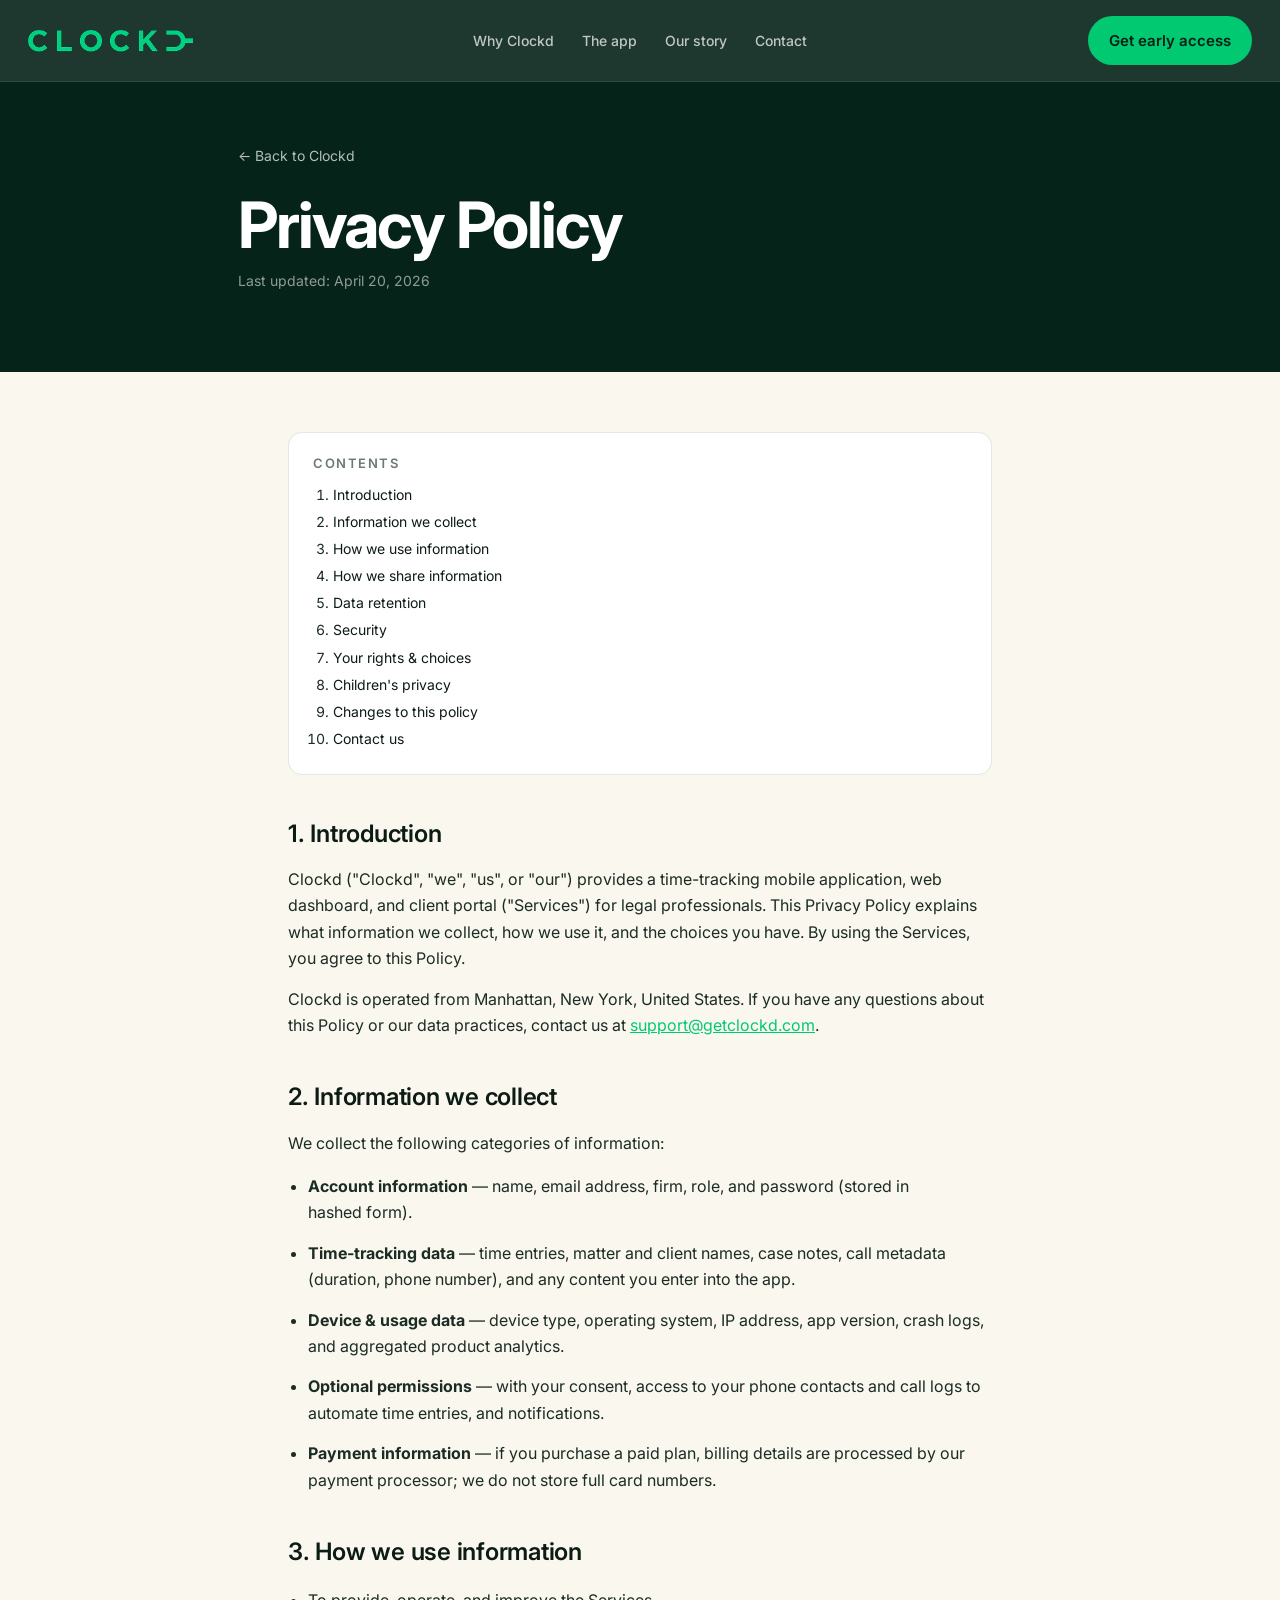
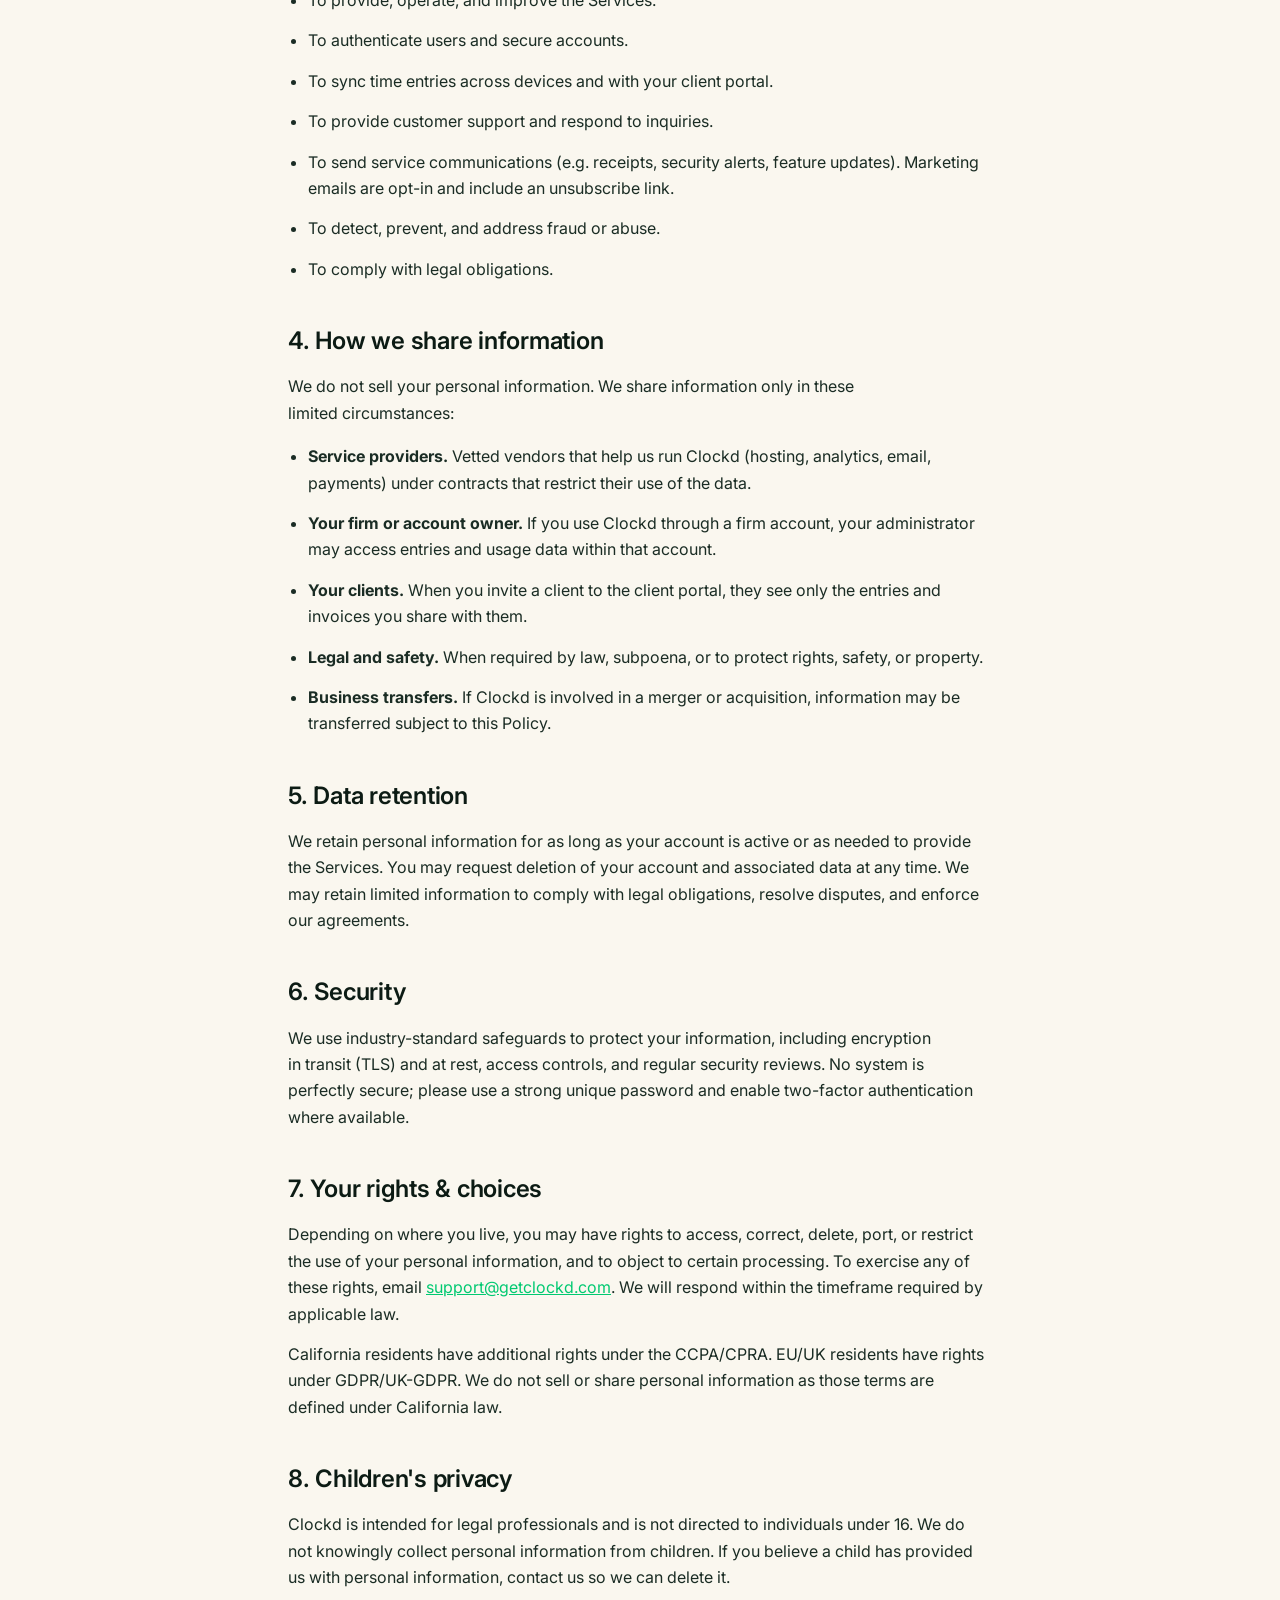
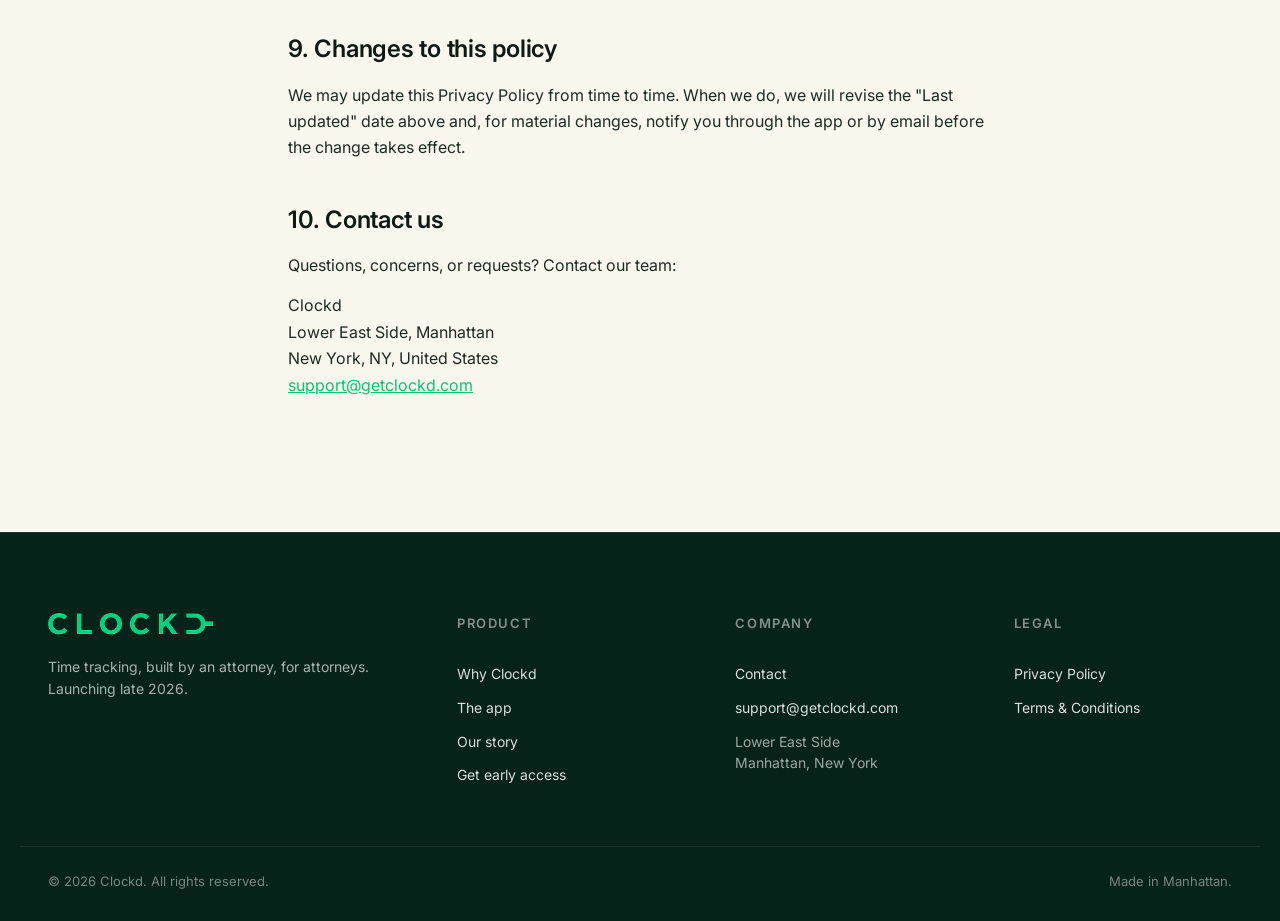
==== commit 6bb1ad6d: "Update privacy.html" ====
--- a/privacy.html
+++ b/privacy.html
@@ -23,7 +23,7 @@
       <a href="index.html#contact">Contact</a>
     </nav>
     <div class="nav-cta">
-      <a href="index.html#notify" class="btn btn-ghost">Sign in</a>
+      
       <a href="index.html#notify" class="btn btn-primary">Get early access</a>
     </div>
     <button class="nav-burger" aria-label="Open menu" aria-expanded="false" aria-controls="mobile-menu"><span></span><span></span><span></span></button>
